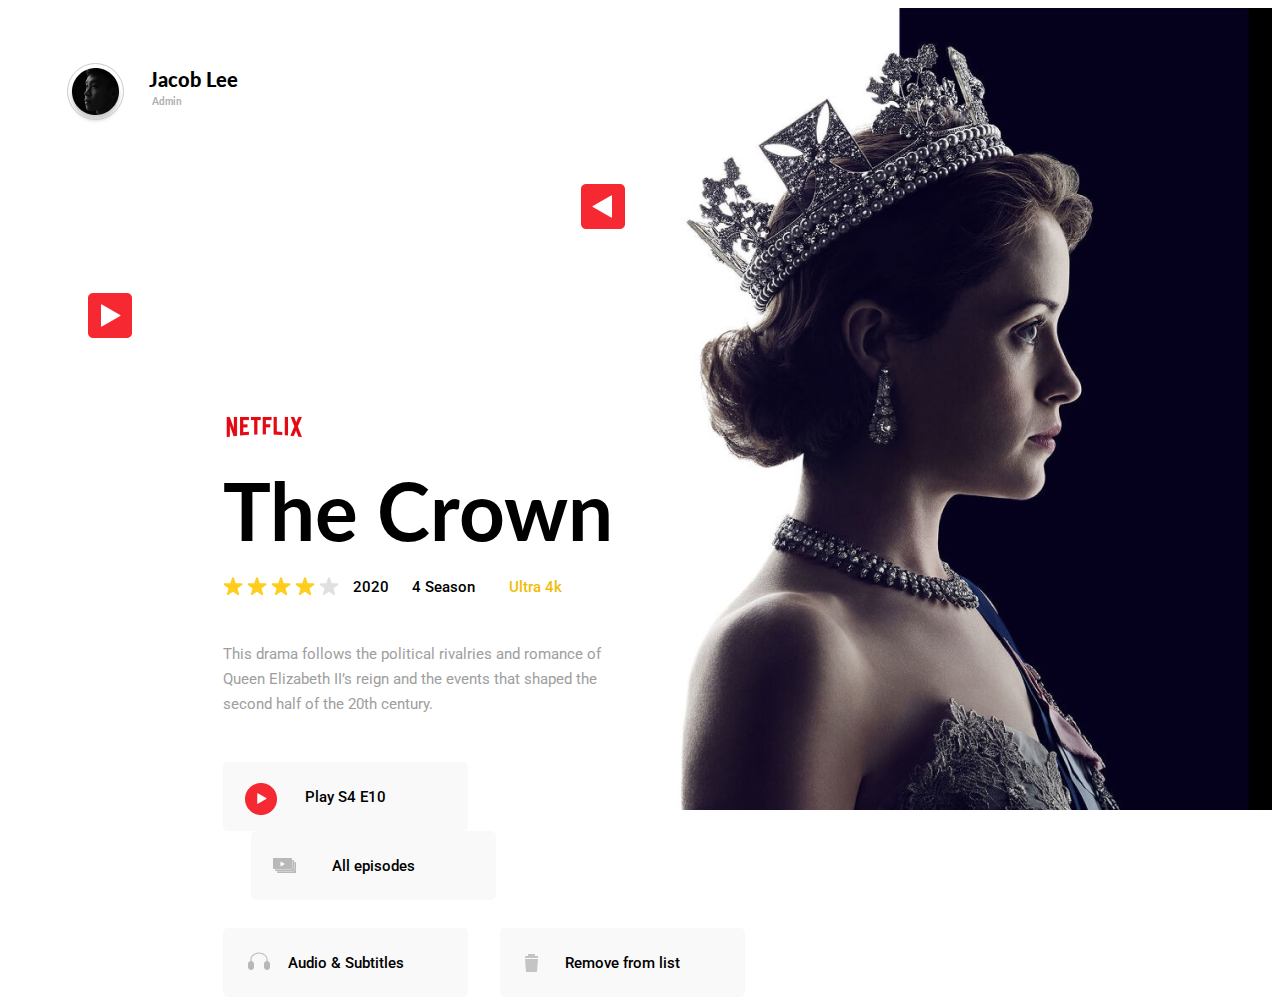
==== Huhs_Readyme_practice/index.html @ e021b354 "I want to go home" ====
<!DOCTYPE html>
<html lang="en">
<head>
    <meta charset="UTF-8">
    <meta http-equiv="X-UA-Compatible" content="IE=edge">
    <meta name="viewport" content="width=device-width, initial-scale=1.0">
    <link href="index.css" rel="stylesheet">
    <link rel="preconnect" href="https://fonts.googleapis.com">
    <link rel="preconnect" href="https://fonts.gstatic.com" crossorigin>
    <link href="https://fonts.googleapis.com/css2?family=Lato:wght@300;400;700;900&family=Roboto:wght@300;400;500;700;900&display=swap" rel="stylesheet">

    <title>THE CROWN</title>
</head>
<body>
    <div class="crownWomanImg">
        <img src="image/다운로드 1.png">
    </div>
    
    <div class="circle">
        <div class="manImg">
            <img src="image/person 1.png">
        </div>
    </div>
   
    <div class="profile">
        <div class="name">Jacob Lee</div> 
        <div class="admin">Admin</div>
    </div>

    <div class="playBtn">
        <a href=""><img src="image/Frame 4.png"></a>
    </div>

    <div class="playBtn2">
        <a href=""><img src="image/Frame 4 - 복사본.png"></a>
    </div>

    <div class="main">
        <img class="netflixImg" src="image/netflix 1.png">
        <div class="theCrown">The Crown</div>
        <div class="info">
            <div class="star">
                <img src="image/Star 1.png">
                <img src="image/Star 1.png">
                <img src="image/Star 1.png">
                <img src="image/Star 1.png">
                <img src="image/Star 5.png">
            </div>
            <span class="date">2020</span>
            <span class="season">4 Season</span>
            <span class="ultra">Ultra 4k</span>
            <div class="explain">
                This drama follows the political rivalries and romance of<br>
                Queen Elizabeth II’s reign and the events that shaped the<br> 
                second half of the 20th century.
            </div>

            <div class="buttonDiv1"></div>
                <button class="button1">
                    <img class="btn1Circle" src="image/Ellipse 1.png">
                    <img class="btn1Triangle" src="image/Polygon 1.png">
                    Play S4 E10
                </button>
                <button class="button2">
                    <img class="btn2" src="image/Group 1.png">
                    All episodes
                </button>
            </div>
            <div class="buttonDiv2">
                <button class="button3">
                    <img class="btn3" src="image/Group 2.png">
                    Audio & Subtitles
                </button>
                <button class="button4">
                    <img class="btn4" src="image/Group 3.png">
                    Remove from list
                </button>
            </div>

    


        </div>

    </div>
    
    
    
</body>
</html>
---- Huhs_Readyme_practice/index.css ----
body {
    background-size: cover;
}

.crownWomanImg {
    height: 100%;
    width: auto;
    text-align: right;
    float: right;
}

.manImg {
    width: 47px;
    height: 47px;
    margin-top: 4px;
    margin-left: 4px;
    float: left;
    position: absolute;
    filter: drop-shadow(0px 5px 2px #cccccc);
}

.circle {
    border: 1px solid #cccccc;
    border-radius: 50px;
    width: 55px;
    height: 55px;
    margin-top: 55px;
    margin-left: 59px;
    position: relative;
    margin-right: 0px;
    display: inline-block;
}

.profile {
    position: absolute;
    display: inline-block;
}

.name {
    font-size: 20px;
    padding-top: 59px;
    margin-left: 25px;
    font-weight: 900;
    font-family: 'Lato', sans-serif;
}

.admin {
    font-size: 10px;
    margin-top: 4px;
    margin-left: 28px;
    font-weight: 700;
    color: #adadaf;
    font-family: 'Lato', sans-serif;
}

.playBtn {
    width: 44px;
    display: inline-block;
    margin-left: 573px;
    margin-top: 60px;
}

.playBtn2 {
    width: 44px;
    display: inline-block;
    margin-left: 80px;
    margin-top: 60px;
}

.main {
    margin-left: 215px;
    margin-top: 72px;
}

.netflixImg {
    width: 82px;
    height: 27px;
}

.theCrown {
    font-family: 'Lato', sans-serif;
    color: #000;
    font-size: 80px;
    font-weight: 700;
    margin-top: 17px;
}

.star {
    margin-top: 19px;
    display: inline-block;
}

.date {
    font-family: 'Roboto', sans-serif;
    font-size: 15px;
    font-weight: 500;
    margin-left: 10px;
    vertical-align: 20%;
}

.season {
    font-family: 'Roboto', sans-serif;
    font-size: 15px;
    font-weight: 500;
    vertical-align: 20%;
    margin-left: 19px;
}

.ultra {
    font-family: 'Roboto', sans-serif;
    font-size: 15px;
    font-weight: 500;
    vertical-align: 20%;
    margin-left: 30px;
    color: #F1BD04;
}

.explain {
    color: #9E9E9E;
    font-family: 'Roboto', sans-serif;
    font-size: 15px;
    margin-top: 42px;
    line-height: 25px;
}

.buttonDiv1 {
    margin-top: 45px;
}

.buttonDiv2 {
    margin-top: 28px;
}

.button1 {
    background-color: #f9f9f9;
    width: 245px;
    height: 69px;
    border-radius: 5px;
    border: none;
    outline: none;
    font-family: 'Roboto', sans-serif;
    font-size: 15px;
    font-weight: 500;
}

.button1:hover {
    background-color: black;
    color: white;
    cursor: pointer;
}

.btn1Circle {
    margin-top: -5px;
    margin-left: -60px;
    position: absolute;
}

.btn1Triangle {
    margin-top: 5px;
    margin-left: -48px;
    position: absolute;
}

.button2 {
    background-color: #f9f9f9;
    width: 245px;
    height: 69px;
    margin-left: 28px;
    border-radius: 5px;
    border: none;
    outline: none;
    font-family: 'Roboto', sans-serif;
    font-size: 15px;
    font-weight: 500;
}

.button2:hover {
    background-color: black;
    color: white;
    cursor: pointer;
}

.btn2 {
    margin-top: 0px;
    margin-left: -60px;
    position: absolute;

}

.button3 {
    background-color: #f9f9f9;
    width: 245px;
    height: 69px;
    border-radius: 5px;
    border: none;
    outline: none;
    font-family: 'Roboto', sans-serif;
    font-size: 15px;
    font-weight: 500;
}

.button3:hover {
    background-color: black;
    color: white;
    cursor: pointer;
}

.btn3 {
    margin-top: -12px;
    margin-left: -40px;
    position: absolute;
}

.button4 {
    background-color: #f9f9f9;
    width: 245px;
    height: 69px;
    margin-left: 28px;
    border-radius: 5px;
    border: none;
    outline: none;
    font-family: 'Roboto', sans-serif;
    font-size: 15px;
    font-weight: 500;
}

.button4:hover {
    background-color: black;
    color: white;
    cursor: pointer;
}

.btn4 {
    margin-top: 0px;
    margin-left: -40px;
    position: absolute;
}
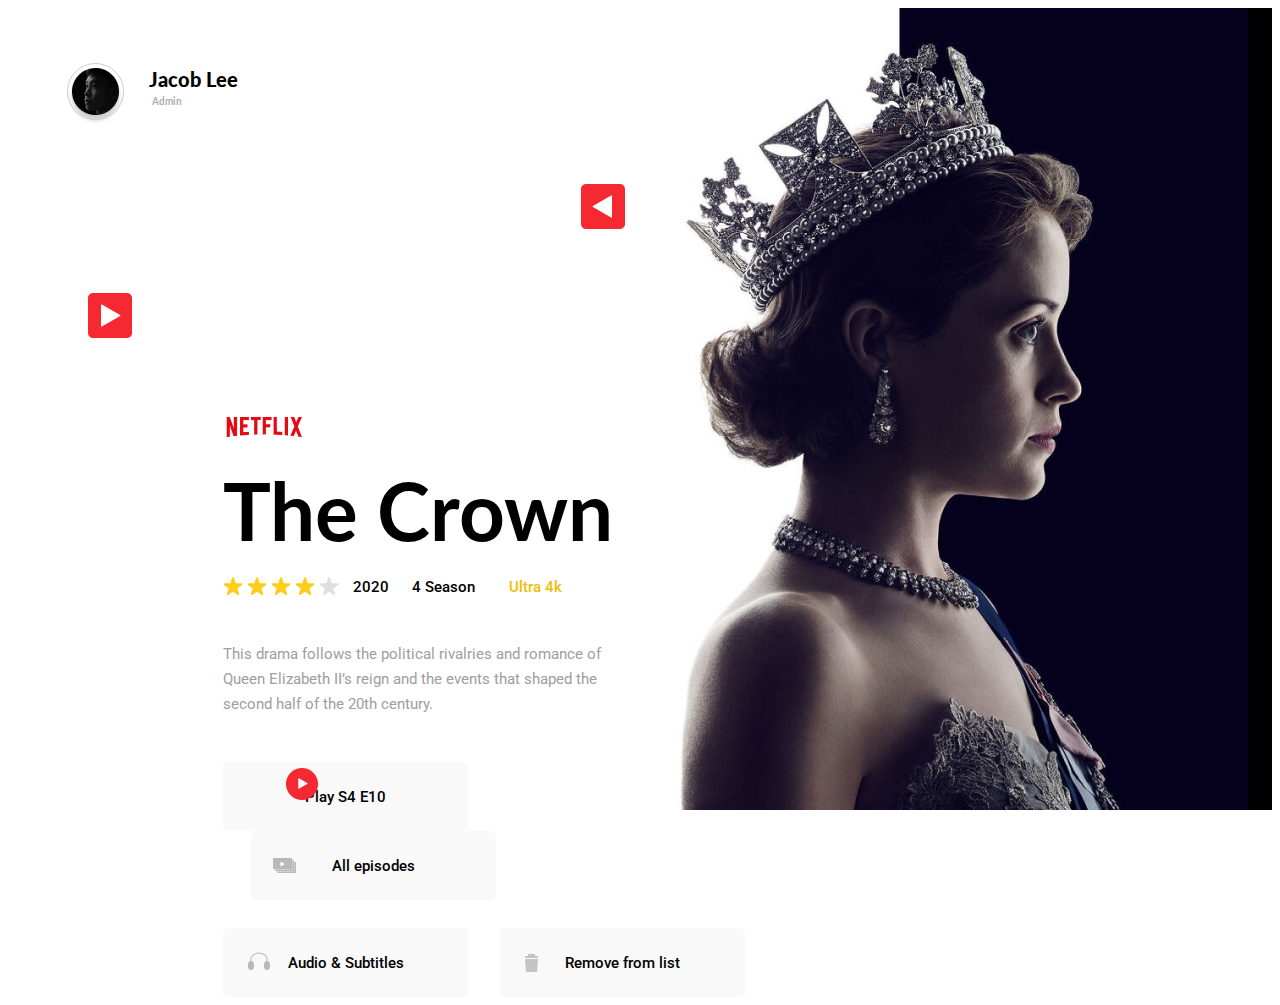
==== commit 8256124d: "2021.07.22-api call 추가" ====
--- a/Huhs_Readyme_practice/index.html
+++ b/Huhs_Readyme_practice/index.html
@@ -1,5 +1,5 @@
 <!DOCTYPE html>
-<html lang="en">
+<html lang="ko">
 <head>
     <meta charset="UTF-8">
     <meta http-equiv="X-UA-Compatible" content="IE=edge">
@@ -8,7 +8,6 @@
     <link rel="preconnect" href="https://fonts.googleapis.com">
     <link rel="preconnect" href="https://fonts.gstatic.com" crossorigin>
     <link href="https://fonts.googleapis.com/css2?family=Lato:wght@300;400;700;900&family=Roboto:wght@300;400;500;700;900&display=swap" rel="stylesheet">
-
     <title>THE CROWN</title>
 </head>
 <body>
@@ -40,11 +39,11 @@
         <div class="theCrown">The Crown</div>
         <div class="info">
             <div class="star">
-                <img src="image/Star 1.png">
-                <img src="image/Star 1.png">
-                <img src="image/Star 1.png">
-                <img src="image/Star 1.png">
-                <img src="image/Star 5.png">
+                <img class="star1" src="image/Star 1.png">
+                <img class="star1" src="image/Star 1.png">
+                <img class="star1" src="image/Star 1.png">
+                <img class="star1" src="image/Star 1.png">
+                <img class="star5" src="image/Star 5.png">
             </div>
             <span class="date">2020</span>
             <span class="season">4 Season</span>
@@ -59,7 +58,7 @@
                 <button class="button1">
                     <img class="btn1Circle" src="image/Ellipse 1.png">
                     <img class="btn1Triangle" src="image/Polygon 1.png">
-                    Play S4 E10
+                    <p>Play S4 E10</p>
                 </button>
                 <button class="button2">
                     <img class="btn2" src="image/Group 1.png">
@@ -76,15 +75,8 @@
                     Remove from list
                 </button>
             </div>
-
-    
-
-
         </div>
-
     </div>
-    
-    
-    
+    <script src="./index.js"></script>
 </body>
 </html>--- a/Huhs_Readyme_practice/index.css
+++ b/Huhs_Readyme_practice/index.css
@@ -235,16 +235,3 @@
     margin-left: -40px;
     position: absolute;
 }
-
-
-
-
-    
-
-
-
-
-
-
-    
-
